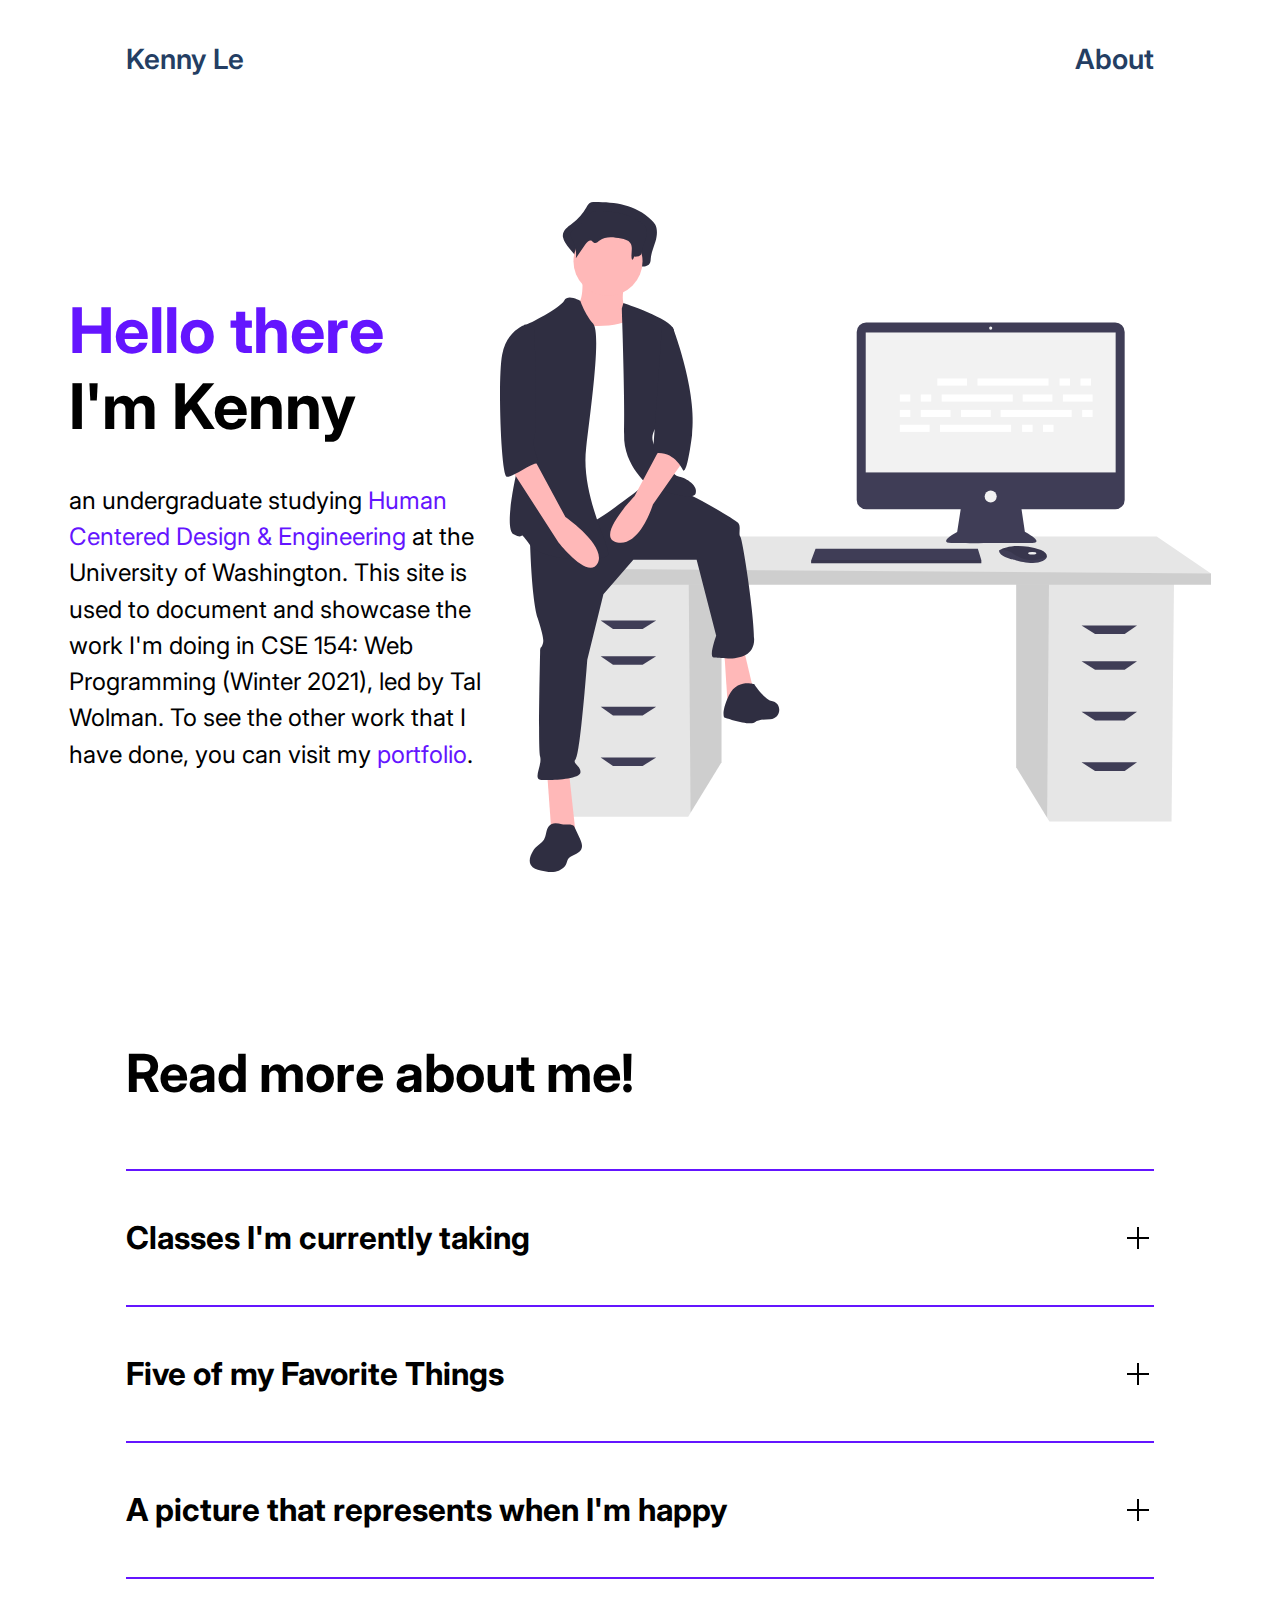
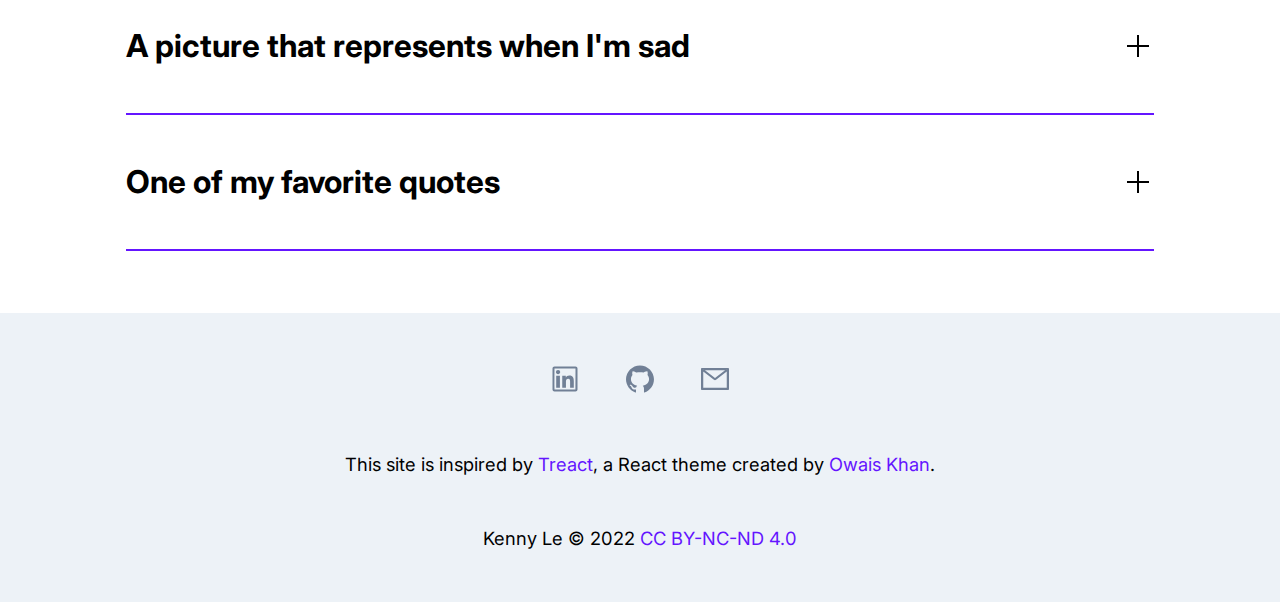
==== src/about.html @ 9e93e446 "Creative Project 1 initial upload" ====
<!DOCTYPE html>
<!--
  ***
  * Kenny "Ackerson" Le
  * CSE 154 AF, Winter 2022
  * TA: Ludvig Liljenberg, Marina Wooden
  * 1/5/22
  * Creative Project #1
  * Description: Page about the designer and some fun facts
  ***
-->
<html lang="en">
  <head>
    <meta charset="utf-8">
    <link rel="stylesheet" href="styles.css">
    <title>Kenny Le | CSE 154</title>
  </head>
  <body>
    <div class="container">
      <header>
        <a href="index.html">Kenny Le</a>
        <a href="about.html">About</a>
      </header>

      <section id="about">
        <div class="horizontal-alignment">
          <div class="vertical-alignment" id="about-text">
            <h1>
              <span class="purple">Hello there</span> <br />I'm Kenny
            </h1>
            <p>
              an undergraduate studying
              <a href="https://www.hcde.washington.edu/">Human Centered Design & Engineering</a>
              at the University of Washington. This site is used to document and showcase the work I'm doing in CSE 154:
              Web Programming (Winter 2021), led by Tal Wolman. To see the other work that I have done, you can visit my
              <a href="https://www.kennyle.com/">portfolio</a>.
            </p>
          </div>
          <!-- Illustration from Treact by Owais Khan: https://owaiskhan.me/post/free-tailwindcss-react-ui-kit -->
          <img src="images/server-illustration.svg" alt="Illustration of man sitting on desk"/>
        </div>
      </section>

      <section>
        <h2>Read more about me!</h2>
        <div id="accordion-layout">
          <div class="accordion-row">
            <div class="accordion-header horizontal-alignment">
              <h3 class="accordion-title">Classes I'm currently taking</h3>
              <!-- Plus Icon from Icons8: https://icons8.com/icon/11153/plus-math -->
              <!-- Substract Icon from Icons8: https://icons8.com/icon/11152/subtract -->
              <img class="accordion-button" id="Button 1" src="images/components/plus.png" alt="Carot icon">
            </div>
            <div class="row-text">
              <ul>
                <li>CSE 154: Web Development</li>
                <li>DXARTS 471: Mechatronic Art, Design, And Fabrication I</li>
                <li>HCDE 322: Organizational Teamwork</li>
                <li>HCDE 492: Capstone Planning</li>
              </ul>
            </div>
          </div>
          <div class="accordion-row">
            <div class="accordion-header horizontal-alignment">
              <h3 class="accordion-title">Five of my Favorite Things</h3>
              <!-- Plus Icon from Icons8: https://icons8.com/icon/11153/plus-math -->
              <!-- Substract Icon from Icons8: https://icons8.com/icon/11152/subtract -->
              <img class="accordion-button" id="Button 2" src="images/components/plus.png" alt="Carot icon">
            </div>
            <div class="row-text">
              <ol>
                <li><strong>Favorite animal: </strong>Dogs, but especially golden retrievers </li>
                <li><strong>Favorite food: </strong>Fried rice</li>
                <li><strong>Favorite TV show: </strong>Supernatural</li>
                <li><strong>Favorite hobby: </strong>Ice Skating</li>
                <li><strong>Favorite drink: </strong>Water <a href="https://www.reddit.com/r/hydrohomies"
                                                              target="_blank" rel="noopener noreferrer">r/hydrohomies</a></li>
              </ol>
            </div>
          </div>
          <div class="accordion-row">
            <div class="accordion-header horizontal-alignment">
              <h3 class="accordion-title">A picture that represents when I'm happy</h3>
              <!-- Plus Icon from Icons8: https://icons8.com/icon/11153/plus-math -->
              <!-- Substract Icon from Icons8: https://icons8.com/icon/11152/subtract -->
              <img class="accordion-button" id="Button 3" src="images/components/plus.png" alt="Carot icon">
            </div>
            <div class="row-text">
              <!-- Photo by Samantha Gehrmann on Stocksy: https://www.stocksy.com/2040426/very-happy-golden-retriever-->
              <img class="dog-image" src="images/happy-dog.jpg" alt="Golden Retriever smiling">
              <p>
                Photo by
                <a href="https://www.stocksy.com/justyoumeandthedogs/showcase?page=1">
                  Samantha Gehrmann
                </a> on
                <a href="https://www.stocksy.com/2040426/very-happy-golden-retriever">
                  Stocksy
                </a>
              </p>
            </div>
          </div>
          <div class="accordion-row">
            <div class="accordion-header horizontal-alignment">
              <h3 class="accordion-title">A picture that represents when I'm sad</h3>
              <!-- Plus Icon from Icons8: https://icons8.com/icon/11153/plus-math -->
              <!-- Substract Icon from Icons8: https://icons8.com/icon/11152/subtract -->
              <img class="accordion-button" id="Button 4" src="images/components/plus.png" alt="Carot icon">
            </div>
            <div class="row-text">
              <!-- Photo by Jakub Dziubak on Unsplash:
              https://unsplash.com/s/photos/golden-retriever?utm_source=unsplash&utm_medium=referral&utm_content=creditCopyText -->
              <img class="dog-image" src="images/sad-dog.jpg" alt="Tired golden retriever">
              <p>
                Photo by
                <a href="https://unsplash.com/@jckbck?utm_source=unsplash&utm_medium=referral&utm_content=creditCopyText">
                  Jakub Dziubak
                </a> on
                <a href="https://unsplash.com/s/photos/golden-retriever?utm_source=unsplash&utm_medium=referral&utm_content=creditCopyText">
                  Unsplash
                </a>
              </p>
            </div>
          </div>
          <div id="last-row" class="accordion-row">
            <div class="accordion-header horizontal-alignment">
              <h3 class="accordion-title">One of my favorite quotes</h3>
              <!-- Plus Icon from Icons8: https://icons8.com/icon/11153/plus-math -->
              <!-- Substract Icon from Icons8: https://icons8.com/icon/11152/subtract -->
              <img class="accordion-button" id="Button 5" src="images/components/plus.png" alt="Carot icon">
            </div>
            <article class="row-text">
              <blockquote>
                <p>
                  "Don't cry because it's over. Smile because it happened."
                </p>

                <p> - Dr. Suess</p>
              </blockquote>
            </article>
          </div>
        </div>
      </section>
    </div>

    <footer class="vertical-alignment">
      <div>
        <a class="footer-icon" href="https://www.linkedin.com/in/kmdle/" target="_blank"
           rel="noopener noreferrer">
          <!-- LinkedIn Icon from Ant Design: https://ant.design/ -->
          <svg viewBox="64 64 896 896" focusable="false" data-icon="linkedin" width="1em" height="1em" fill="currentColor" aria-hidden="true"><path d="M847.7 112H176.3c-35.5 0-64.3 28.8-64.3 64.3v671.4c0 35.5 28.8 64.3 64.3 64.3h671.4c35.5 0 64.3-28.8 64.3-64.3V176.3c0-35.5-28.8-64.3-64.3-64.3zm0 736c-447.8-.1-671.7-.2-671.7-.3.1-447.8.2-671.7.3-671.7 447.8.1 671.7.2 671.7.3-.1 447.8-.2 671.7-.3 671.7zM230.6 411.9h118.7v381.8H230.6zm59.4-52.2c37.9 0 68.8-30.8 68.8-68.8a68.8 68.8 0 10-137.6 0c-.1 38 30.7 68.8 68.8 68.8zm252.3 245.1c0-49.8 9.5-98 71.2-98 60.8 0 61.7 56.9 61.7 101.2v185.7h118.6V584.3c0-102.8-22.2-181.9-142.3-181.9-57.7 0-96.4 31.7-112.3 61.7h-1.6v-52.2H423.7v381.8h118.6V604.8z"></path></svg>
        </a>
        <a class="footer-icon" href="https://github.com/krocketeer" target="_blank"
           rel="noopener noreferrer">
          <!-- GitHub Icon from Ant Design: https://ant.design/ -->
          <svg viewBox="64 64 896 896" focusable="false" data-icon="github" width="1em" height="1em" fill="currentColor" aria-hidden="true"><path d="M511.6 76.3C264.3 76.2 64 276.4 64 523.5 64 718.9 189.3 885 363.8 946c23.5 5.9 19.9-10.8 19.9-22.2v-77.5c-135.7 15.9-141.2-73.9-150.3-88.9C215 726 171.5 718 184.5 703c30.9-15.9 62.4 4 98.9 57.9 26.4 39.1 77.9 32.5 104 26 5.7-23.5 17.9-44.5 34.7-60.8-140.6-25.2-199.2-111-199.2-213 0-49.5 16.3-95 48.3-131.7-20.4-60.5 1.9-112.3 4.9-120 58.1-5.2 118.5 41.6 123.2 45.3 33-8.9 70.7-13.6 112.9-13.6 42.4 0 80.2 4.9 113.5 13.9 11.3-8.6 67.3-48.8 121.3-43.9 2.9 7.7 24.7 58.3 5.5 118 32.4 36.8 48.9 82.7 48.9 132.3 0 102.2-59 188.1-200 212.9a127.5 127.5 0 0138.1 91v112.5c.8 9 0 17.9 15 17.9 177.1-59.7 304.6-227 304.6-424.1 0-247.2-200.4-447.3-447.5-447.3z"></path></svg>
        </a>
        <a class="footer-icon" href="mailto:kmdle@uw.edu" target="_blank" rel="noopener noreferrer">
          <!-- Email Icon from Ant Design: https://ant.design/ -->
          <svg viewBox="64 64 896 896" focusable="false" data-icon="mail" width="1em" height="1em" fill="currentColor" aria-hidden="true"><path d="M928 160H96c-17.7 0-32 14.3-32 32v640c0 17.7 14.3 32 32 32h832c17.7 0 32-14.3 32-32V192c0-17.7-14.3-32-32-32zm-40 110.8V792H136V270.8l-27.6-21.5 39.3-50.5 42.8 33.3h643.1l42.8-33.3 39.3 50.5-27.7 21.5zM833.6 232L512 482 190.4 232l-42.8-33.3-39.3 50.5 27.6 21.5 341.6 265.6a55.99 55.99 0 0068.7 0L888 270.8l27.6-21.5-39.3-50.5-42.7 33.2z"></path></svg>
        </a>
      </div>
      <p>
        This site is inspired by
        <a href="https://treact.owaiskhan.me/" target="_blank" rel="noopener noreferrer">Treact</a>,
        a React theme created by
        <a href="https://owaiskhan.me/" target="_blank" rel="noopener noreferrer">Owais Khan</a>.
      </p>
      <p>
        Kenny Le &copy; 2022 <a href="https://creativecommons.org/licenses/by-nc-nd/4.0/"
                                target="_blank" rel="noopener noreferrer">CC BY-NC-ND 4.0</a>
      </p>
    </footer>
  </body>
  <script src="js/About.js"></script>
</html>
---- src/styles.css ----
/*
 * Kenny "Ackerson" Le
 * CSE 154 AF, Winter 2022
 * TA: Ludvig Liljenberg, Marina Wooden
 * 1/5/22
 * Creative Project #1
 * Description: Global stylesheet for website
 */

@import url("https://fonts.googleapis.com/css2?family=Inter:wght@400;500;600;700;900&display=swap");

html, body {
  /*height: 100%;*/
  /*width: 100%;*/
  margin: 0;
  font-size: 18px;
}

body {
  font-family: "Inter", "Helvetica", sans-serif;
}

h1 {
  font-size: 3rem;
  margin: 15px 0;
}

h2 {
  font-size: 2.5rem;
}

h3 {
  font-size: 1.5rem;
}

a, .purple, header a:hover, .footer-icon:hover {
  color: rgb(100, 21, 255)
}

a {
  text-decoration: none;
}

header, .vertical-alignment, .horizontal-alignment {
  display: flex;
}

header, .horizontal-alignment {
  flex-flow: row nowrap;
}

.vertical-alignment {
  flex-flow: column nowrap;
}

.vertical-alignment, .horizontal-alignment {
  justify-content: center;
}

header, #banner, .accordion-header  {
  justify-content: space-between;
}

header a, .footer-icon {
  font-size: 28px;
}

header a {
  color: rgb(36, 62, 99);
  font-weight: 600;
}

header a:nth-child(2):hover {
  text-decoration: underline;
  text-underline-offset: 10px;
}

footer {
  background-color: rgb(237, 242, 247);
  padding: 2.5rem 0;
}

footer p {
  font-size: 0.875rem;
  margin-top: 2.5rem;
  margin-bottom: 0;
}

/* https://stackoverflow.com/questions/18672625/how-to-select-first-2-li-elements-using-css/22212585 */
footer div a:nth-child(-n + 2) {
  margin: 0 40px 0 0;
}

footer, .horizontal-alignment {
  align-items: center;
}

.footer-icon {
  color: rgb(113,128,150);
}

#about, #banner {
  padding: 6rem 0;
}

#about-text, .accordion-title {
  text-align: left;
}

#about-text {
  width: 42%;
  min-width: 42%;
}

#about-text p {
  font-size: 1.15rem;
  line-height: 1.5;
}

#about img {
  max-width: 48rem;
  width: 100%;
}

#banner img {
  height: 20rem;
  width: 20rem;
}

#banner h1 {
  margin: 0
}

.dog-image {
  width: 15rem;
  height: auto;
}

#accordion-layout {
  padding: 20px 0;
}

.accordion-header {
  border-top: 2px solid rgb(100, 21, 255);
}

.accordion-header, .accordion-title {
  cursor: pointer;
}

.accordion-title {
  padding: 16px 0;
  border: none;
  outline: none;
}

.accordion-button {
  transition: 0.2s ease-out;
}

.row-text {
  max-height: 0;
  transition: max-height 0.2s ease-out;
  overflow: hidden;
  padding: 0 0;
}

.row-text.active {
  margin-top: 0;
  margin-bottom: 16px;
}

#last-row {
  border-bottom: 2px solid rgb(100, 21, 255);
}


/* DESKTOP & TABLET */
@media (min-width: 768px) {
  html, body {
    font-size: 21px;
  }

  .container {
    padding: 2rem 6rem;
    /*overflow: hidden;*/
    max-width: 1280px;
    margin-right: auto;
    margin-left: auto;
    min-height: 72vh;
  }

  .row-text.active {
    margin: 16px 0;
  }
}
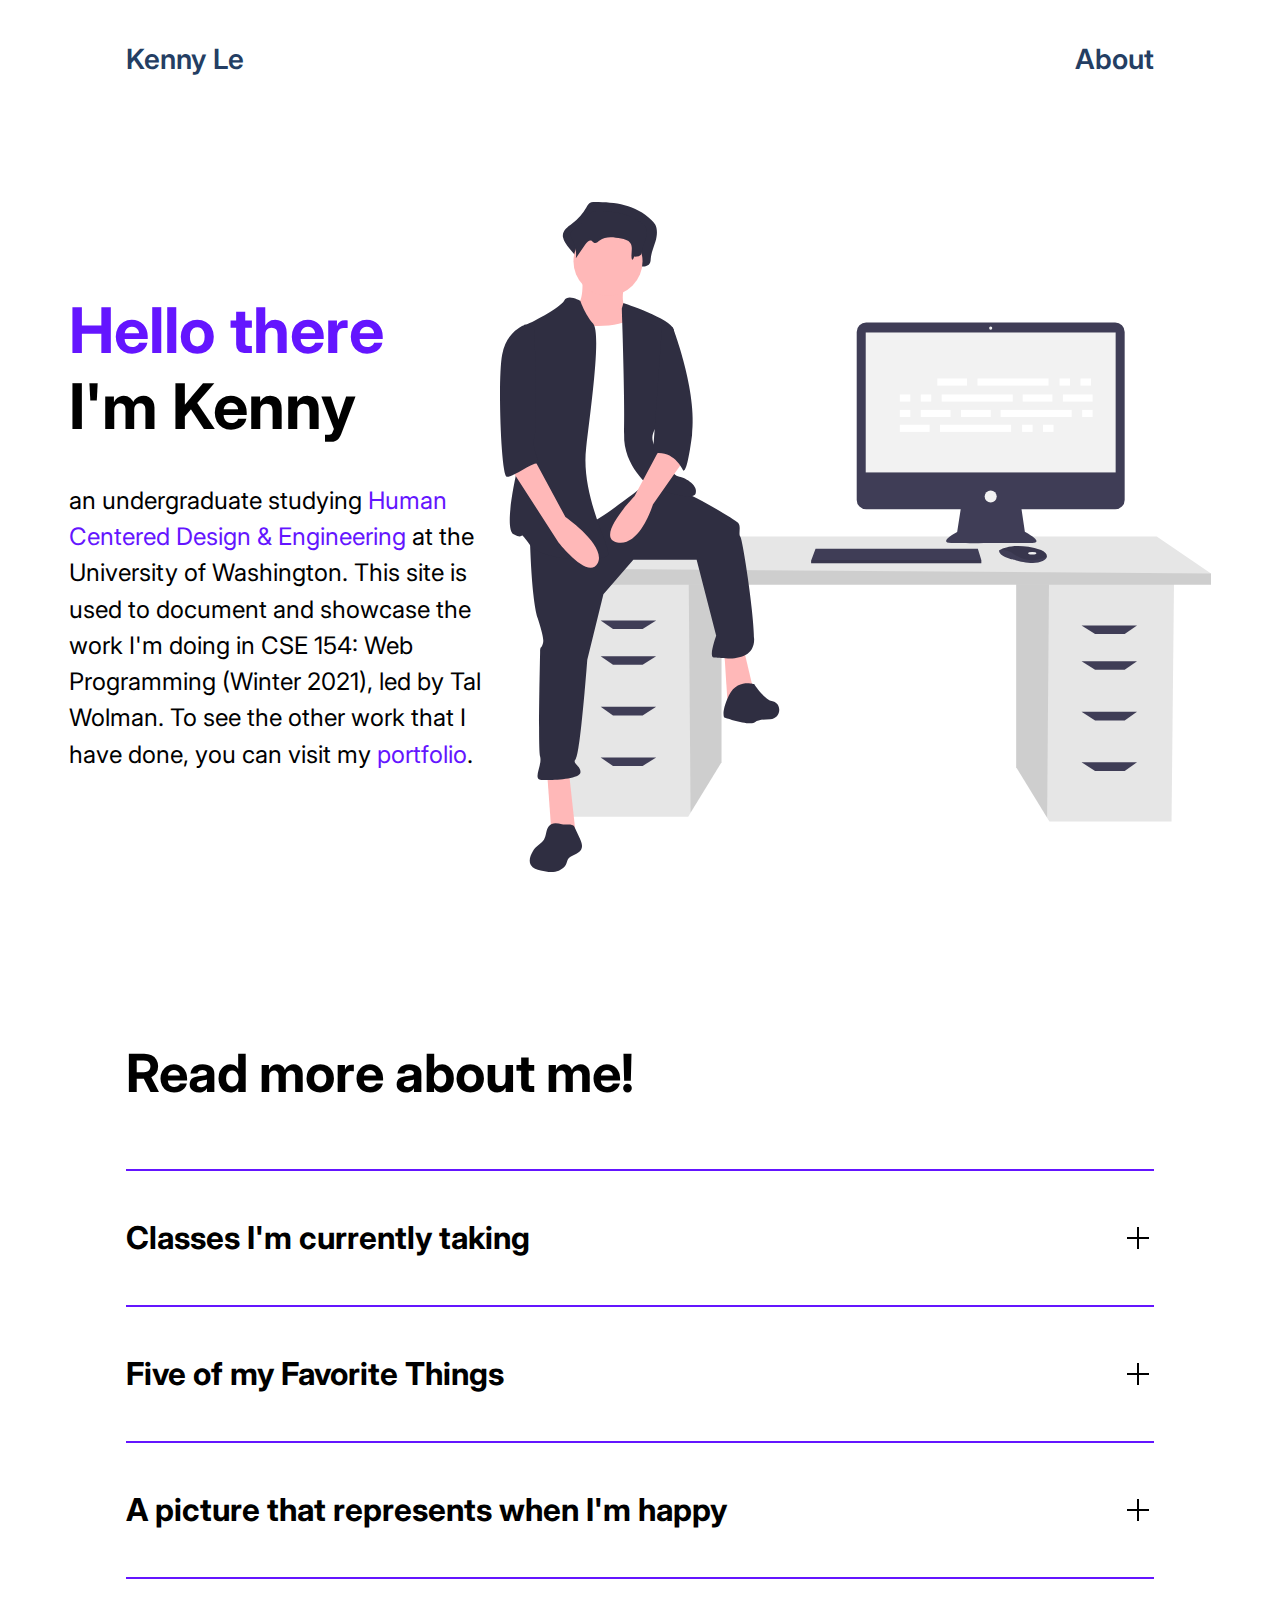
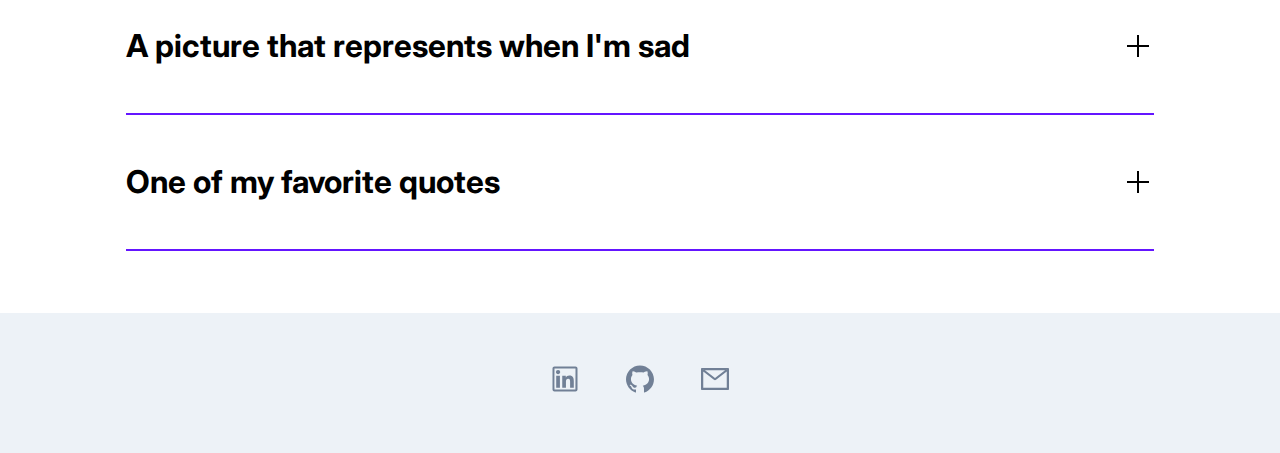
==== commit e29cfe0d: "More linter fixes in HTML" ====
--- a/src/about.html
+++ b/src/about.html
@@ -10,166 +10,188 @@
   ***
 -->
 <html lang="en">
-  <head>
-    <meta charset="utf-8">
-    <link rel="stylesheet" href="styles.css">
-    <title>Kenny Le | CSE 154</title>
-  </head>
-  <body>
-    <div class="container">
-      <header>
-        <a href="index.html">Kenny Le</a>
-        <a href="about.html">About</a>
-      </header>
+<head>
+  <meta charset="utf-8">
+  <link rel="stylesheet" href="styles.css">
+  <title>Kenny Le | CSE 154</title>
+  <script src="js/About.js"></script>
+</head>
+<body>
+<div class="container">
+  <header>
+    <a href="index.html">Kenny Le</a>
+    <a href="about.html">About</a>
+  </header>
 
-      <section id="about">
-        <div class="horizontal-alignment">
-          <div class="vertical-alignment" id="about-text">
-            <h1>
-              <span class="purple">Hello there</span> <br />I'm Kenny
-            </h1>
+  <section id="about">
+    <div class="horizontal-alignment">
+      <div class="vertical-alignment" id="about-text">
+        <h1>
+          <span class="purple">Hello there</span> <br>I'm Kenny
+        </h1>
+        <p>
+          an undergraduate studying
+          <a href="https://www.hcde.washington.edu/">Human Centered Design & Engineering</a>
+          at the University of Washington. This site is used to document and showcase the work I'm
+          doing in CSE 154: Web Programming (Winter 2021), led by Tal Wolman. To see the other
+          work that I have done, you can visit my
+          <a href="https://www.kennyle.com/">portfolio</a>.
+        </p>
+      </div>
+      <!-- Illustration from Treact by Owais Khan:
+      https://owaiskhan.me/post/free-tailwindcss-react-ui-kit -->
+      <img src="images/server-illustration.svg" alt="Illustration of man sitting on desk">
+    </div>
+  </section>
+
+  <section>
+    <h2>Read more about me!</h2>
+    <div id="accordion-layout">
+      <div class="accordion-row">
+        <div class="accordion-header horizontal-alignment">
+          <h3 class="accordion-title">Classes I'm currently taking</h3>
+          <!-- Plus Icon from Icons8: https://icons8.com/icon/11153/plus-math -->
+          <!-- Substract Icon from Icons8: https://icons8.com/icon/11152/subtract -->
+          <img class="accordion-button" src="images/components/plus.png" alt="Carot icon">
+        </div>
+        <div class="row-text">
+          <ul>
+            <li>CSE 154: Web Development</li>
+            <li>DXARTS 471: Mechatronic Art, Design, And Fabrication I</li>
+            <li>HCDE 322: Organizational Teamwork</li>
+            <li>HCDE 492: Capstone Planning</li>
+          </ul>
+        </div>
+      </div>
+      <div class="accordion-row">
+        <div class="accordion-header horizontal-alignment">
+          <h3 class="accordion-title">Five of my Favorite Things</h3>
+          <!-- Plus Icon from Icons8: https://icons8.com/icon/11153/plus-math -->
+          <!-- Substract Icon from Icons8: https://icons8.com/icon/11152/subtract -->
+          <img class="accordion-button" src="images/components/plus.png" alt="Carot icon">
+        </div>
+        <div class="row-text">
+          <ol>
+            <li><strong>Favorite animal: </strong>Dogs, but especially golden retrievers </li>
+            <li><strong>Favorite food: </strong>Fried rice</li>
+            <li><strong>Favorite TV show: </strong>Supernatural</li>
+            <li><strong>Favorite hobby: </strong>Ice Skating</li>
+            <li><strong>Favorite drink: </strong>Water
+              <a href="https://www.reddit.com/r/hydrohomies" target="_blank" rel="noopener noreferrer">
+                r/hydrohomies
+              </a>
+            </li>
+          </ol>
+        </div>
+      </div>
+      <div class="accordion-row">
+        <div class="accordion-header horizontal-alignment">
+          <h3 class="accordion-title">A picture that represents when I'm happy</h3>
+          <!-- Plus Icon from Icons8: https://icons8.com/icon/11153/plus-math -->
+          <!-- Substract Icon from Icons8: https://icons8.com/icon/11152/subtract -->
+          <img class="accordion-button" src="images/components/plus.png" alt="Carot icon">
+        </div>
+        <div class="row-text">
+          <!-- Photo by Samantha Gehrmann on Stocksy:
+          https://www.stocksy.com/2040426/very-happy-golden-retriever -->
+          <img class="dog-image" src="images/happy-dog.jpg" alt="Golden Retriever smiling">
+          <p>
+            Photo by
+            <a href="https://www.stocksy.com/justyoumeandthedogs/showcase?page=1">
+              Samantha Gehrmann
+            </a> on
+            <a href="https://www.stocksy.com/2040426/very-happy-golden-retriever">
+              Stocksy
+            </a>
+          </p>
+        </div>
+      </div>
+      <div class="accordion-row">
+        <div class="accordion-header horizontal-alignment">
+          <h3 class="accordion-title">A picture that represents when I'm sad</h3>
+          <!-- Plus Icon from Icons8: https://icons8.com/icon/11153/plus-math -->
+          <!-- Substract Icon from Icons8: https://icons8.com/icon/11152/subtract -->
+          <img class="accordion-button" src="images/components/plus.png" alt="Carot icon">
+        </div>
+        <div class="row-text">
+          <!-- Photo by Jakub Dziubak on Unsplash: https://unsplash.com/photos/wvXG_7ebZ18 -->
+          <img class="dog-image" src="images/sad-dog.jpg" alt="Tired golden retriever">
+          <p>
+            Photo by
+            <a href="https://unsplash.com/@jckbck">
+              Jakub Dziubak
+            </a> on
+            <a href="https://unsplash.com/s/photos/golden-retriever?utm_source=unsplash&utm_medium=referral&utm_content=creditCopyText">
+              Unsplash
+            </a>
+          </p>
+        </div>
+      </div>
+      <div id="last-row" class="accordion-row">
+        <div class="accordion-header horizontal-alignment">
+          <h3 class="accordion-title">One of my favorite quotes</h3>
+          <!-- Plus Icon from Icons8: https://icons8.com/icon/11153/plus-math -->
+          <!-- Substract Icon from Icons8: https://icons8.com/icon/11152/subtract -->
+          <img class="accordion-button" src="images/components/plus.png" alt="Carot icon">
+        </div>
+        <article class="row-text">
+          <blockquote>
             <p>
-              an undergraduate studying
-              <a href="https://www.hcde.washington.edu/">Human Centered Design & Engineering</a>
-              at the University of Washington. This site is used to document and showcase the work I'm doing in CSE 154:
-              Web Programming (Winter 2021), led by Tal Wolman. To see the other work that I have done, you can visit my
-              <a href="https://www.kennyle.com/">portfolio</a>.
+              "Don't cry because it's over. Smile because it happened."
             </p>
-          </div>
-          <!-- Illustration from Treact by Owais Khan: https://owaiskhan.me/post/free-tailwindcss-react-ui-kit -->
-          <img src="images/server-illustration.svg" alt="Illustration of man sitting on desk"/>
-        </div>
-      </section>
+            <p> - Dr. Suess</p>
+          </blockquote>
+        </article>
+      </div>
+    </div>
+  </section>
+</div>
 
-      <section>
-        <h2>Read more about me!</h2>
-        <div id="accordion-layout">
-          <div class="accordion-row">
-            <div class="accordion-header horizontal-alignment">
-              <h3 class="accordion-title">Classes I'm currently taking</h3>
-              <!-- Plus Icon from Icons8: https://icons8.com/icon/11153/plus-math -->
-              <!-- Substract Icon from Icons8: https://icons8.com/icon/11152/subtract -->
-              <img class="accordion-button" id="Button 1" src="images/components/plus.png" alt="Carot icon">
-            </div>
-            <div class="row-text">
-              <ul>
-                <li>CSE 154: Web Development</li>
-                <li>DXARTS 471: Mechatronic Art, Design, And Fabrication I</li>
-                <li>HCDE 322: Organizational Teamwork</li>
-                <li>HCDE 492: Capstone Planning</li>
-              </ul>
-            </div>
-          </div>
-          <div class="accordion-row">
-            <div class="accordion-header horizontal-alignment">
-              <h3 class="accordion-title">Five of my Favorite Things</h3>
-              <!-- Plus Icon from Icons8: https://icons8.com/icon/11153/plus-math -->
-              <!-- Substract Icon from Icons8: https://icons8.com/icon/11152/subtract -->
-              <img class="accordion-button" id="Button 2" src="images/components/plus.png" alt="Carot icon">
-            </div>
-            <div class="row-text">
-              <ol>
-                <li><strong>Favorite animal: </strong>Dogs, but especially golden retrievers </li>
-                <li><strong>Favorite food: </strong>Fried rice</li>
-                <li><strong>Favorite TV show: </strong>Supernatural</li>
-                <li><strong>Favorite hobby: </strong>Ice Skating</li>
-                <li><strong>Favorite drink: </strong>Water <a href="https://www.reddit.com/r/hydrohomies"
-                                                              target="_blank" rel="noopener noreferrer">r/hydrohomies</a></li>
-              </ol>
-            </div>
-          </div>
-          <div class="accordion-row">
-            <div class="accordion-header horizontal-alignment">
-              <h3 class="accordion-title">A picture that represents when I'm happy</h3>
-              <!-- Plus Icon from Icons8: https://icons8.com/icon/11153/plus-math -->
-              <!-- Substract Icon from Icons8: https://icons8.com/icon/11152/subtract -->
-              <img class="accordion-button" id="Button 3" src="images/components/plus.png" alt="Carot icon">
-            </div>
-            <div class="row-text">
-              <!-- Photo by Samantha Gehrmann on Stocksy: https://www.stocksy.com/2040426/very-happy-golden-retriever-->
-              <img class="dog-image" src="images/happy-dog.jpg" alt="Golden Retriever smiling">
-              <p>
-                Photo by
-                <a href="https://www.stocksy.com/justyoumeandthedogs/showcase?page=1">
-                  Samantha Gehrmann
-                </a> on
-                <a href="https://www.stocksy.com/2040426/very-happy-golden-retriever">
-                  Stocksy
-                </a>
-              </p>
-            </div>
-          </div>
-          <div class="accordion-row">
-            <div class="accordion-header horizontal-alignment">
-              <h3 class="accordion-title">A picture that represents when I'm sad</h3>
-              <!-- Plus Icon from Icons8: https://icons8.com/icon/11153/plus-math -->
-              <!-- Substract Icon from Icons8: https://icons8.com/icon/11152/subtract -->
-              <img class="accordion-button" id="Button 4" src="images/components/plus.png" alt="Carot icon">
-            </div>
-            <div class="row-text">
-              <!-- Photo by Jakub Dziubak on Unsplash:
-              https://unsplash.com/s/photos/golden-retriever?utm_source=unsplash&utm_medium=referral&utm_content=creditCopyText -->
-              <img class="dog-image" src="images/sad-dog.jpg" alt="Tired golden retriever">
-              <p>
-                Photo by
-                <a href="https://unsplash.com/@jckbck?utm_source=unsplash&utm_medium=referral&utm_content=creditCopyText">
-                  Jakub Dziubak
-                </a> on
-                <a href="https://unsplash.com/s/photos/golden-retriever?utm_source=unsplash&utm_medium=referral&utm_content=creditCopyText">
-                  Unsplash
-                </a>
-              </p>
-            </div>
-          </div>
-          <div id="last-row" class="accordion-row">
-            <div class="accordion-header horizontal-alignment">
-              <h3 class="accordion-title">One of my favorite quotes</h3>
-              <!-- Plus Icon from Icons8: https://icons8.com/icon/11153/plus-math -->
-              <!-- Substract Icon from Icons8: https://icons8.com/icon/11152/subtract -->
-              <img class="accordion-button" id="Button 5" src="images/components/plus.png" alt="Carot icon">
-            </div>
-            <article class="row-text">
-              <blockquote>
-                <p>
-                  "Don't cry because it's over. Smile because it happened."
-                </p>
-
-                <p> - Dr. Suess</p>
-              </blockquote>
-            </article>
-          </div>
-        </div>
-      </section>
-    </div>
-
-    <footer class="vertical-alignment">
-      <div>
-        <a class="footer-icon" href="https://www.linkedin.com/in/kmdle/" target="_blank"
-           rel="noopener noreferrer">
-          <!-- LinkedIn Icon from Ant Design: https://ant.design/ -->
-          <svg viewBox="64 64 896 896" focusable="false" data-icon="linkedin" width="1em" height="1em" fill="currentColor" aria-hidden="true"><path d="M847.7 112H176.3c-35.5 0-64.3 28.8-64.3 64.3v671.4c0 35.5 28.8 64.3 64.3 64.3h671.4c35.5 0 64.3-28.8 64.3-64.3V176.3c0-35.5-28.8-64.3-64.3-64.3zm0 736c-447.8-.1-671.7-.2-671.7-.3.1-447.8.2-671.7.3-671.7 447.8.1 671.7.2 671.7.3-.1 447.8-.2 671.7-.3 671.7zM230.6 411.9h118.7v381.8H230.6zm59.4-52.2c37.9 0 68.8-30.8 68.8-68.8a68.8 68.8 0 10-137.6 0c-.1 38 30.7 68.8 68.8 68.8zm252.3 245.1c0-49.8 9.5-98 71.2-98 60.8 0 61.7 56.9 61.7 101.2v185.7h118.6V584.3c0-102.8-22.2-181.9-142.3-181.9-57.7 0-96.4 31.7-112.3 61.7h-1.6v-52.2H423.7v381.8h118.6V604.8z"></path></svg>
-        </a>
-        <a class="footer-icon" href="https://github.com/krocketeer" target="_blank"
-           rel="noopener noreferrer">
-          <!-- GitHub Icon from Ant Design: https://ant.design/ -->
-          <svg viewBox="64 64 896 896" focusable="false" data-icon="github" width="1em" height="1em" fill="currentColor" aria-hidden="true"><path d="M511.6 76.3C264.3 76.2 64 276.4 64 523.5 64 718.9 189.3 885 363.8 946c23.5 5.9 19.9-10.8 19.9-22.2v-77.5c-135.7 15.9-141.2-73.9-150.3-88.9C215 726 171.5 718 184.5 703c30.9-15.9 62.4 4 98.9 57.9 26.4 39.1 77.9 32.5 104 26 5.7-23.5 17.9-44.5 34.7-60.8-140.6-25.2-199.2-111-199.2-213 0-49.5 16.3-95 48.3-131.7-20.4-60.5 1.9-112.3 4.9-120 58.1-5.2 118.5 41.6 123.2 45.3 33-8.9 70.7-13.6 112.9-13.6 42.4 0 80.2 4.9 113.5 13.9 11.3-8.6 67.3-48.8 121.3-43.9 2.9 7.7 24.7 58.3 5.5 118 32.4 36.8 48.9 82.7 48.9 132.3 0 102.2-59 188.1-200 212.9a127.5 127.5 0 0138.1 91v112.5c.8 9 0 17.9 15 17.9 177.1-59.7 304.6-227 304.6-424.1 0-247.2-200.4-447.3-447.5-447.3z"></path></svg>
-        </a>
-        <a class="footer-icon" href="mailto:kmdle@uw.edu" target="_blank" rel="noopener noreferrer">
-          <!-- Email Icon from Ant Design: https://ant.design/ -->
-          <svg viewBox="64 64 896 896" focusable="false" data-icon="mail" width="1em" height="1em" fill="currentColor" aria-hidden="true"><path d="M928 160H96c-17.7 0-32 14.3-32 32v640c0 17.7 14.3 32 32 32h832c17.7 0 32-14.3 32-32V192c0-17.7-14.3-32-32-32zm-40 110.8V792H136V270.8l-27.6-21.5 39.3-50.5 42.8 33.3h643.1l42.8-33.3 39.3 50.5-27.7 21.5zM833.6 232L512 482 190.4 232l-42.8-33.3-39.3 50.5 27.6 21.5 341.6 265.6a55.99 55.99 0 0068.7 0L888 270.8l27.6-21.5-39.3-50.5-42.7 33.2z"></path></svg>
-        </a>
-      </div>
-      <p>
-        This site is inspired by
-        <a href="https://treact.owaiskhan.me/" target="_blank" rel="noopener noreferrer">Treact</a>,
-        a React theme created by
-        <a href="https://owaiskhan.me/" target="_blank" rel="noopener noreferrer">Owais Khan</a>.
-      </p>
-      <p>
-        Kenny Le &copy; 2022 <a href="https://creativecommons.org/licenses/by-nc-nd/4.0/"
-                                target="_blank" rel="noopener noreferrer">CC BY-NC-ND 4.0</a>
-      </p>
-    </footer>
-  </body>
-  <script src="js/About.js"></script>
+<footer class="vertical-alignment">
+  <div>
+    <a class="footer-icon" href="https://www.linkedin.com/in/kmdle/"
+       target="_blank" rel="noopener noreferrer">
+      <!-- LinkedIn Icon from Ant Design: https://ant.design/ -->
+      <svg viewBox="64 64 896 896" focusable="false" data-icon="linkedin"
+         fill="currentColor" aria-hidden="true">
+        <path d="M847.7 112H176.3c-35.5 0-64.3 28.8-64.3 64.3v671.4c0 35.5 28.8 64.3
+          64.3 64.3h671.4c35.5 0 64.3-28.8 64.3-64.3V176.3c0-35.5-28.8-64.3-64.3-64.3zm0
+          736c-447.8-.1-671.7-.2-671.7-.3.1-447.8.2-671.7.3-671.7 447.8.1 671.7.2
+          671.7.3-.1 447.8-.2 671.7-.3 671.7zM230.6 411.9h118.7v381.8H230.6zm59.4-52.2c37.9
+          0 68.8-30.8 68.8-68.8a68.8 68.8 0 10-137.6 0c-.1 38 30.7 68.8 68.8 68.8zm252.3
+          245.1c0-49.8 9.5-98 71.2-98 60.8 0 61.7 56.9 61.7
+          101.2v185.7h118.6V584.3c0-102.8-22.2-181.9-142.3-181.9-57.7 0-96.4 31.7-112.3
+          61.7h-1.6v-52.2H423.7v381.8h118.6V604.8z"></path>
+      </svg>
+    </a>
+    <a class="footer-icon" href="https://github.com/krocketeer" target="_blank"
+       rel="noopener noreferrer">
+      <!-- GitHub Icon from Ant Design: https://ant.design/ -->
+      <svg viewBox="64 64 896 896" focusable="false" data-icon="github"
+         fill="currentColor" aria-hidden="true">
+        <path d="M511.6 76.3C264.3 76.2 64 276.4 64 523.5 64 718.9 189.3 885 363.8
+          946c23.5 5.9 19.9-10.8 19.9-22.2v-77.5c-135.7 15.9-141.2-73.9-150.3-88.9C215
+          726 171.5 718 184.5 703c30.9-15.9 62.4 4 98.9 57.9 26.4 39.1 77.9 32.5 104
+          26 5.7-23.5 17.9-44.5 34.7-60.8-140.6-25.2-199.2-111-199.2-213 0-49.5 16.3-95
+          48.3-131.7-20.4-60.5 1.9-112.3 4.9-120 58.1-5.2 118.5 41.6 123.2 45.3 33-8.9
+          70.7-13.6 112.9-13.6 42.4 0 80.2 4.9 113.5 13.9 11.3-8.6 67.3-48.8 121.3-43.9
+          2.9 7.7 24.7 58.3 5.5 118 32.4 36.8 48.9 82.7 48.9 132.3 0 102.2-59 188.1-200
+          212.9a127.5 127.5 0 0138.1 91v112.5c.8 9 0 17.9 15 17.9 177.1-59.7 304.6-227
+          304.6-424.1 0-247.2-200.4-447.3-447.5-447.3z"></path>
+      </svg>
+    </a>
+    <a class="footer-icon" href="mailto:kmdle@uw.edu" target="_blank" rel="noopener noreferrer">
+      <!-- Email Icon from Ant Design: https://ant.design/ -->
+      <svg viewBox="64 64 896 896" focusable="false" data-icon="mail"
+         fill="currentColor" aria-hidden="true">
+        <path d="M928 160H96c-17.7 0-32 14.3-32 32v640c0 17.7 14.3 32 32 32h832c17.7 0
+          32-14.3 32-32V192c0-17.7-14.3-32-32-32zm-40 110.8V792H136V270.8l-27.6-21.5
+          39.3-50.5 42.8 33.3h643.1l42.8-33.3 39.3 50.5-27.7 21.5zM833.6 232L512 482
+          190.4 232l-42.8-33.3-39.3 50.5 27.6 21.5 341.6 265.6a55.99 55.99 0 0068.7 0L888
+          270.8l27.6-21.5-39.3-50.5-42.7 33.2z"></path>
+      </svg>
+    </a>
+  </div>
+</footer>
+</body>
 </html>--- a/src/styles.css
+++ b/src/styles.css
@@ -10,10 +10,11 @@
 @import url("https://fonts.googleapis.com/css2?family=Inter:wght@400;500;600;700;900&display=swap");
 
 html, body {
-  /*height: 100%;*/
-  /*width: 100%;*/
+  font-size: 18px;
+}
+
+html, body, #banner h1 {
   margin: 0;
-  font-size: 18px;
 }
 
 body {
@@ -34,7 +35,7 @@
 }
 
 a, .purple, header a:hover, .footer-icon:hover {
-  color: rgb(100, 21, 255)
+  color: rgb(100, 21, 255);
 }
 
 a {
@@ -57,7 +58,7 @@
   justify-content: center;
 }
 
-header, #banner, .accordion-header  {
+header, #banner, .accordion-header {
   justify-content: space-between;
 }
 
@@ -86,7 +87,6 @@
   margin-bottom: 0;
 }
 
-/* https://stackoverflow.com/questions/18672625/how-to-select-first-2-li-elements-using-css/22212585 */
 footer div a:nth-child(-n + 2) {
   margin: 0 40px 0 0;
 }
@@ -96,7 +96,12 @@
 }
 
 .footer-icon {
-  color: rgb(113,128,150);
+  color: rgb(113, 128, 150);
+}
+
+.footer-icon svg {
+  width: 1em;
+  height: 1em;
 }
 
 #about, #banner {
@@ -125,10 +130,6 @@
 #banner img {
   height: 20rem;
   width: 20rem;
-}
-
-#banner h1 {
-  margin: 0
 }
 
 .dog-image {
@@ -174,8 +175,8 @@
   border-bottom: 2px solid rgb(100, 21, 255);
 }
 
+/* DESKTOP & TABLET */
 
-/* DESKTOP & TABLET */
 @media (min-width: 768px) {
   html, body {
     font-size: 21px;
@@ -183,7 +184,7 @@
 
   .container {
     padding: 2rem 6rem;
-    /*overflow: hidden;*/
+    /* overflow: hidden; */
     max-width: 1280px;
     margin-right: auto;
     margin-left: auto;
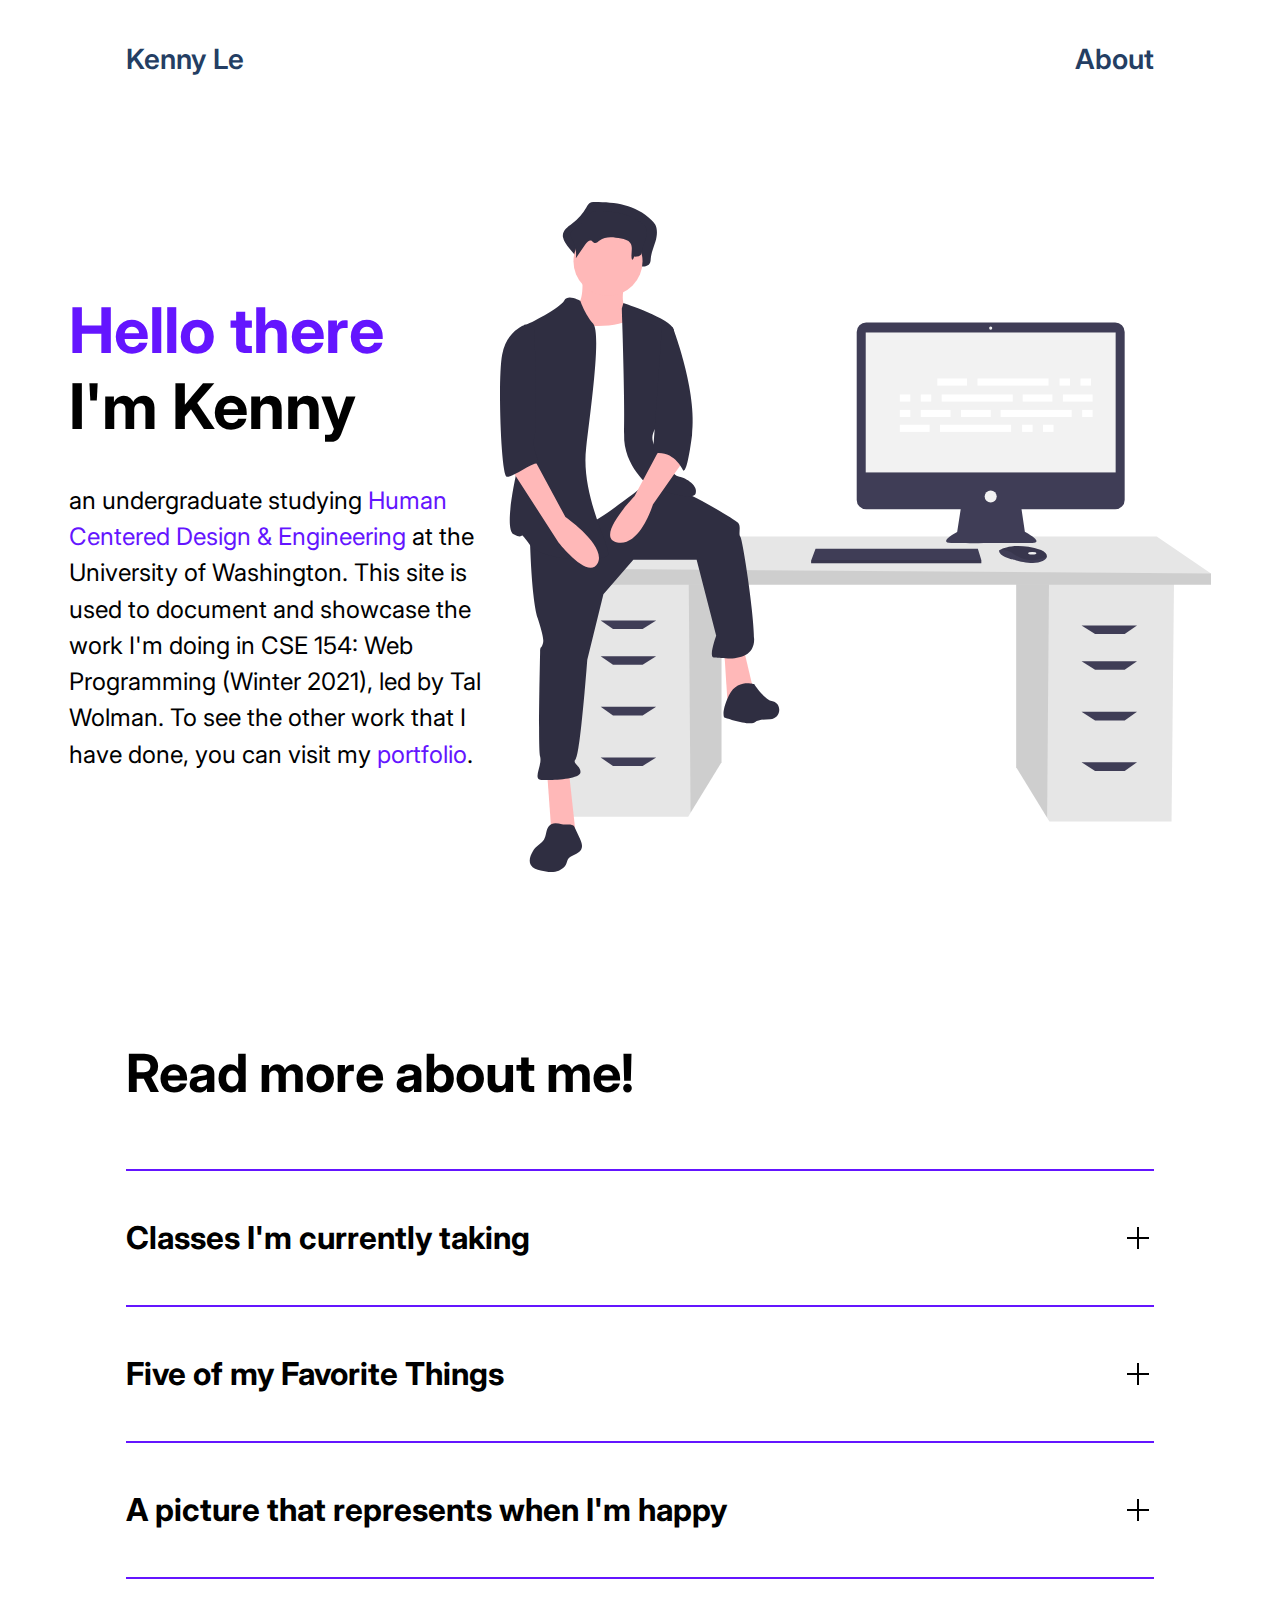
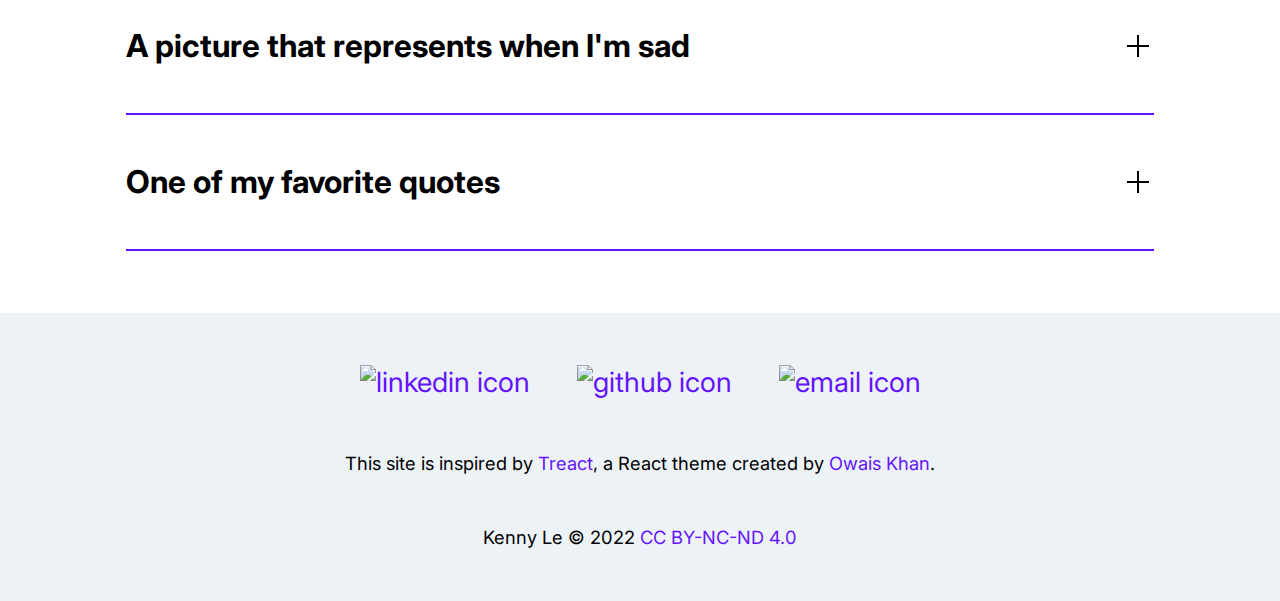
==== commit d654fd5e: "Replaced inline SVGs with SVG files because the linter hates viewBox" ====
--- a/src/about.html
+++ b/src/about.html
@@ -17,181 +17,164 @@
   <script src="js/About.js"></script>
 </head>
 <body>
-<div class="container">
-  <header>
-    <a href="index.html">Kenny Le</a>
-    <a href="about.html">About</a>
-  </header>
+  <div class="container">
+    <header>
+      <a href="index.html">Kenny Le</a>
+      <a href="about.html">About</a>
+    </header>
 
-  <section id="about">
-    <div class="horizontal-alignment">
-      <div class="vertical-alignment" id="about-text">
-        <h1>
-          <span class="purple">Hello there</span> <br>I'm Kenny
-        </h1>
-        <p>
-          an undergraduate studying
-          <a href="https://www.hcde.washington.edu/">Human Centered Design & Engineering</a>
-          at the University of Washington. This site is used to document and showcase the work I'm
-          doing in CSE 154: Web Programming (Winter 2021), led by Tal Wolman. To see the other
-          work that I have done, you can visit my
-          <a href="https://www.kennyle.com/">portfolio</a>.
-        </p>
+    <section id="about">
+      <div class="horizontal-alignment">
+        <div class="vertical-alignment" id="about-text">
+          <h1>
+            <span class="purple">Hello there</span> <br>I'm Kenny
+          </h1>
+          <p>
+            an undergraduate studying
+            <a href="https://www.hcde.washington.edu/">Human Centered Design &amp; Engineering</a>
+            at the University of Washington. This site is used to document and showcase the work I'm
+            doing in CSE 154: Web Programming (Winter 2021), led by Tal Wolman. To see the other
+            work that I have done, you can visit my
+            <a href="https://www.kennyle.com/">portfolio</a>.
+          </p>
+        </div>
+        <!-- Illustration from Treact by Owais Khan:
+        https://owaiskhan.me/post/free-tailwindcss-react-ui-kit -->
+        <img src="images/server-illustration.svg" alt="Illustration of man sitting on desk">
       </div>
-      <!-- Illustration from Treact by Owais Khan:
-      https://owaiskhan.me/post/free-tailwindcss-react-ui-kit -->
-      <img src="images/server-illustration.svg" alt="Illustration of man sitting on desk">
-    </div>
-  </section>
+    </section>
 
-  <section>
-    <h2>Read more about me!</h2>
-    <div id="accordion-layout">
-      <div class="accordion-row">
-        <div class="accordion-header horizontal-alignment">
-          <h3 class="accordion-title">Classes I'm currently taking</h3>
-          <!-- Plus Icon from Icons8: https://icons8.com/icon/11153/plus-math -->
-          <!-- Substract Icon from Icons8: https://icons8.com/icon/11152/subtract -->
-          <img class="accordion-button" src="images/components/plus.png" alt="Carot icon">
+    <section>
+      <h2>Read more about me!</h2>
+      <div id="accordion-layout">
+        <div class="accordion-row">
+          <div class="accordion-header horizontal-alignment">
+            <h3 class="accordion-title">Classes I'm currently taking</h3>
+            <!-- Plus Icon from Icons8: https://icons8.com/icon/11153/plus-math -->
+            <!-- Substract Icon from Icons8: https://icons8.com/icon/11152/subtract -->
+            <img class="accordion-button" src="images/components/plus.png" alt="Carot icon">
+          </div>
+          <div class="row-text">
+            <ul>
+              <li>CSE 154: Web Development</li>
+              <li>DXARTS 471: Mechatronic Art, Design, And Fabrication I</li>
+              <li>HCDE 322: Organizational Teamwork</li>
+              <li>HCDE 492: Capstone Planning</li>
+            </ul>
+          </div>
         </div>
-        <div class="row-text">
-          <ul>
-            <li>CSE 154: Web Development</li>
-            <li>DXARTS 471: Mechatronic Art, Design, And Fabrication I</li>
-            <li>HCDE 322: Organizational Teamwork</li>
-            <li>HCDE 492: Capstone Planning</li>
-          </ul>
+        <div class="accordion-row">
+          <div class="accordion-header horizontal-alignment">
+            <h3 class="accordion-title">Five of my Favorite Things</h3>
+            <!-- Plus Icon from Icons8: https://icons8.com/icon/11153/plus-math -->
+            <!-- Substract Icon from Icons8: https://icons8.com/icon/11152/subtract -->
+            <img class="accordion-button" src="images/components/plus.png" alt="Carot icon">
+          </div>
+          <div class="row-text">
+            <ol>
+              <li><strong>Favorite animal: </strong>Dogs, but especially golden retrievers </li>
+              <li><strong>Favorite food: </strong>Fried rice</li>
+              <li><strong>Favorite TV show: </strong>Supernatural</li>
+              <li><strong>Favorite hobby: </strong>Ice Skating</li>
+              <li><strong>Favorite drink: </strong>Water
+                <a href="https://www.reddit.com/r/hydrohomies" target="_blank" rel="noopener noreferrer">
+                  r/hydrohomies
+                </a>
+              </li>
+            </ol>
+          </div>
+        </div>
+        <div class="accordion-row">
+          <div class="accordion-header horizontal-alignment">
+            <h3 class="accordion-title">A picture that represents when I'm happy</h3>
+            <!-- Plus Icon from Icons8: https://icons8.com/icon/11153/plus-math -->
+            <!-- Substract Icon from Icons8: https://icons8.com/icon/11152/subtract -->
+            <img class="accordion-button" src="images/components/plus.png" alt="Carot icon">
+          </div>
+          <div class="row-text">
+            <!-- Photo by Samantha Gehrmann on Stocksy:
+            https://www.stocksy.com/2040426/very-happy-golden-retriever -->
+            <img class="dog-image" src="images/happy-dog.jpg" alt="Golden Retriever smiling">
+            <p>
+              Photo by
+              <a href="https://www.stocksy.com/justyoumeandthedogs/showcase?page=1">
+                Samantha Gehrmann
+              </a> on
+              <a href="https://www.stocksy.com/2040426/very-happy-golden-retriever">
+                Stocksy
+              </a>
+            </p>
+          </div>
+        </div>
+        <div class="accordion-row">
+          <div class="accordion-header horizontal-alignment">
+            <h3 class="accordion-title">A picture that represents when I'm sad</h3>
+            <!-- Plus Icon from Icons8: https://icons8.com/icon/11153/plus-math -->
+            <!-- Substract Icon from Icons8: https://icons8.com/icon/11152/subtract -->
+            <img class="accordion-button" src="images/components/plus.png" alt="Carot icon">
+          </div>
+          <div class="row-text">
+            <!-- Photo by Jakub Dziubak on Unsplash: https://unsplash.com/photos/wvXG_7ebZ18 -->
+            <img class="dog-image" src="images/sad-dog.jpg" alt="Tired golden retriever">
+            <p>
+              Photo by
+              <a href="https://unsplash.com/@jckbck">
+                Jakub Dziubak
+              </a> on
+              <a href="https://unsplash.com/photos/wvXG_7ebZ18">
+                Unsplash
+              </a>
+            </p>
+          </div>
+        </div>
+        <div id="last-row" class="accordion-row">
+          <div class="accordion-header horizontal-alignment">
+            <h3 class="accordion-title">One of my favorite quotes</h3>
+            <!-- Plus Icon from Icons8: https://icons8.com/icon/11153/plus-math -->
+            <!-- Substract Icon from Icons8: https://icons8.com/icon/11152/subtract -->
+            <img class="accordion-button" src="images/components/plus.png" alt="Carot icon">
+          </div>
+          <article class="row-text">
+            <blockquote>
+              <p>
+                "Don't cry because it's over. Smile because it happened."
+              </p>
+              <p> - Dr. Suess</p>
+            </blockquote>
+          </article>
         </div>
       </div>
-      <div class="accordion-row">
-        <div class="accordion-header horizontal-alignment">
-          <h3 class="accordion-title">Five of my Favorite Things</h3>
-          <!-- Plus Icon from Icons8: https://icons8.com/icon/11153/plus-math -->
-          <!-- Substract Icon from Icons8: https://icons8.com/icon/11152/subtract -->
-          <img class="accordion-button" src="images/components/plus.png" alt="Carot icon">
-        </div>
-        <div class="row-text">
-          <ol>
-            <li><strong>Favorite animal: </strong>Dogs, but especially golden retrievers </li>
-            <li><strong>Favorite food: </strong>Fried rice</li>
-            <li><strong>Favorite TV show: </strong>Supernatural</li>
-            <li><strong>Favorite hobby: </strong>Ice Skating</li>
-            <li><strong>Favorite drink: </strong>Water
-              <a href="https://www.reddit.com/r/hydrohomies" target="_blank" rel="noopener noreferrer">
-                r/hydrohomies
-              </a>
-            </li>
-          </ol>
-        </div>
-      </div>
-      <div class="accordion-row">
-        <div class="accordion-header horizontal-alignment">
-          <h3 class="accordion-title">A picture that represents when I'm happy</h3>
-          <!-- Plus Icon from Icons8: https://icons8.com/icon/11153/plus-math -->
-          <!-- Substract Icon from Icons8: https://icons8.com/icon/11152/subtract -->
-          <img class="accordion-button" src="images/components/plus.png" alt="Carot icon">
-        </div>
-        <div class="row-text">
-          <!-- Photo by Samantha Gehrmann on Stocksy:
-          https://www.stocksy.com/2040426/very-happy-golden-retriever -->
-          <img class="dog-image" src="images/happy-dog.jpg" alt="Golden Retriever smiling">
-          <p>
-            Photo by
-            <a href="https://www.stocksy.com/justyoumeandthedogs/showcase?page=1">
-              Samantha Gehrmann
-            </a> on
-            <a href="https://www.stocksy.com/2040426/very-happy-golden-retriever">
-              Stocksy
-            </a>
-          </p>
-        </div>
-      </div>
-      <div class="accordion-row">
-        <div class="accordion-header horizontal-alignment">
-          <h3 class="accordion-title">A picture that represents when I'm sad</h3>
-          <!-- Plus Icon from Icons8: https://icons8.com/icon/11153/plus-math -->
-          <!-- Substract Icon from Icons8: https://icons8.com/icon/11152/subtract -->
-          <img class="accordion-button" src="images/components/plus.png" alt="Carot icon">
-        </div>
-        <div class="row-text">
-          <!-- Photo by Jakub Dziubak on Unsplash: https://unsplash.com/photos/wvXG_7ebZ18 -->
-          <img class="dog-image" src="images/sad-dog.jpg" alt="Tired golden retriever">
-          <p>
-            Photo by
-            <a href="https://unsplash.com/@jckbck">
-              Jakub Dziubak
-            </a> on
-            <a href="https://unsplash.com/s/photos/golden-retriever?utm_source=unsplash&utm_medium=referral&utm_content=creditCopyText">
-              Unsplash
-            </a>
-          </p>
-        </div>
-      </div>
-      <div id="last-row" class="accordion-row">
-        <div class="accordion-header horizontal-alignment">
-          <h3 class="accordion-title">One of my favorite quotes</h3>
-          <!-- Plus Icon from Icons8: https://icons8.com/icon/11153/plus-math -->
-          <!-- Substract Icon from Icons8: https://icons8.com/icon/11152/subtract -->
-          <img class="accordion-button" src="images/components/plus.png" alt="Carot icon">
-        </div>
-        <article class="row-text">
-          <blockquote>
-            <p>
-              "Don't cry because it's over. Smile because it happened."
-            </p>
-            <p> - Dr. Suess</p>
-          </blockquote>
-        </article>
-      </div>
+    </section>
+  </div>
+
+  <footer class="vertical-alignment">
+    <div>
+      <a class="footer-icon" href="https://www.linkedin.com/in/kmdle/"
+        target="_blank" rel="noopener noreferrer">
+        <!-- LinkedIn Icon from Icons8: https://icons8.com/icon/85044/linkedin -->
+        <img src="images/linkedin-icon.svg" alt="linkedin icon">
+      </a>
+      <a class="footer-icon" href="https://github.com/krocketeer" target="_blank"
+        rel="noopener noreferrer">
+        <!-- GitHub Icon from Icons8: https://icons8.com/icon/62856/github -->
+        <img src="images/github-icon.svg" alt="github icon">
+      </a>
+      <a class="footer-icon" href="mailto:kmdle@uw.edu" target="_blank" rel="noopener noreferrer">
+        <!-- Email Icon from the Noun Project: https://thenounproject.com/icon/mail-831665/ -->
+        <img src="images/email-icon.svg" alt="email icon">
+      </a>
     </div>
-  </section>
-</div>
-
-<footer class="vertical-alignment">
-  <div>
-    <a class="footer-icon" href="https://www.linkedin.com/in/kmdle/"
-       target="_blank" rel="noopener noreferrer">
-      <!-- LinkedIn Icon from Ant Design: https://ant.design/ -->
-      <svg viewBox="64 64 896 896" focusable="false" data-icon="linkedin"
-         fill="currentColor" aria-hidden="true">
-        <path d="M847.7 112H176.3c-35.5 0-64.3 28.8-64.3 64.3v671.4c0 35.5 28.8 64.3
-          64.3 64.3h671.4c35.5 0 64.3-28.8 64.3-64.3V176.3c0-35.5-28.8-64.3-64.3-64.3zm0
-          736c-447.8-.1-671.7-.2-671.7-.3.1-447.8.2-671.7.3-671.7 447.8.1 671.7.2
-          671.7.3-.1 447.8-.2 671.7-.3 671.7zM230.6 411.9h118.7v381.8H230.6zm59.4-52.2c37.9
-          0 68.8-30.8 68.8-68.8a68.8 68.8 0 10-137.6 0c-.1 38 30.7 68.8 68.8 68.8zm252.3
-          245.1c0-49.8 9.5-98 71.2-98 60.8 0 61.7 56.9 61.7
-          101.2v185.7h118.6V584.3c0-102.8-22.2-181.9-142.3-181.9-57.7 0-96.4 31.7-112.3
-          61.7h-1.6v-52.2H423.7v381.8h118.6V604.8z"></path>
-      </svg>
-    </a>
-    <a class="footer-icon" href="https://github.com/krocketeer" target="_blank"
-       rel="noopener noreferrer">
-      <!-- GitHub Icon from Ant Design: https://ant.design/ -->
-      <svg viewBox="64 64 896 896" focusable="false" data-icon="github"
-         fill="currentColor" aria-hidden="true">
-        <path d="M511.6 76.3C264.3 76.2 64 276.4 64 523.5 64 718.9 189.3 885 363.8
-          946c23.5 5.9 19.9-10.8 19.9-22.2v-77.5c-135.7 15.9-141.2-73.9-150.3-88.9C215
-          726 171.5 718 184.5 703c30.9-15.9 62.4 4 98.9 57.9 26.4 39.1 77.9 32.5 104
-          26 5.7-23.5 17.9-44.5 34.7-60.8-140.6-25.2-199.2-111-199.2-213 0-49.5 16.3-95
-          48.3-131.7-20.4-60.5 1.9-112.3 4.9-120 58.1-5.2 118.5 41.6 123.2 45.3 33-8.9
-          70.7-13.6 112.9-13.6 42.4 0 80.2 4.9 113.5 13.9 11.3-8.6 67.3-48.8 121.3-43.9
-          2.9 7.7 24.7 58.3 5.5 118 32.4 36.8 48.9 82.7 48.9 132.3 0 102.2-59 188.1-200
-          212.9a127.5 127.5 0 0138.1 91v112.5c.8 9 0 17.9 15 17.9 177.1-59.7 304.6-227
-          304.6-424.1 0-247.2-200.4-447.3-447.5-447.3z"></path>
-      </svg>
-    </a>
-    <a class="footer-icon" href="mailto:kmdle@uw.edu" target="_blank" rel="noopener noreferrer">
-      <!-- Email Icon from Ant Design: https://ant.design/ -->
-      <svg viewBox="64 64 896 896" focusable="false" data-icon="mail"
-         fill="currentColor" aria-hidden="true">
-        <path d="M928 160H96c-17.7 0-32 14.3-32 32v640c0 17.7 14.3 32 32 32h832c17.7 0
-          32-14.3 32-32V192c0-17.7-14.3-32-32-32zm-40 110.8V792H136V270.8l-27.6-21.5
-          39.3-50.5 42.8 33.3h643.1l42.8-33.3 39.3 50.5-27.7 21.5zM833.6 232L512 482
-          190.4 232l-42.8-33.3-39.3 50.5 27.6 21.5 341.6 265.6a55.99 55.99 0 0068.7 0L888
-          270.8l27.6-21.5-39.3-50.5-42.7 33.2z"></path>
-      </svg>
-    </a>
-  </div>
-</footer>
+    <p>
+      This site is inspired by
+      <a href="https://treact.owaiskhan.me/" target="_blank" rel="noopener noreferrer">Treact</a>,
+      a React theme created by
+      <a href="https://owaiskhan.me/" target="_blank" rel="noopener noreferrer">Owais Khan</a>.
+    </p>
+    <p>
+      Kenny Le &copy; 2022
+      <a href="https://creativecommons.org/licenses/by-nc-nd/4.0/"
+        target="_blank" rel="noopener noreferrer">CC BY-NC-ND 4.0</a>
+    </p>
+  </footer>
 </body>
 </html>--- a/src/styles.css
+++ b/src/styles.css
@@ -34,7 +34,7 @@
   font-size: 1.5rem;
 }
 
-a, .purple, header a:hover, .footer-icon:hover {
+a, .purple, header a:hover {
   color: rgb(100, 21, 255);
 }
 
@@ -95,11 +95,7 @@
   align-items: center;
 }
 
-.footer-icon {
-  color: rgb(113, 128, 150);
-}
-
-.footer-icon svg {
+.footer-icon img {
   width: 1em;
   height: 1em;
 }
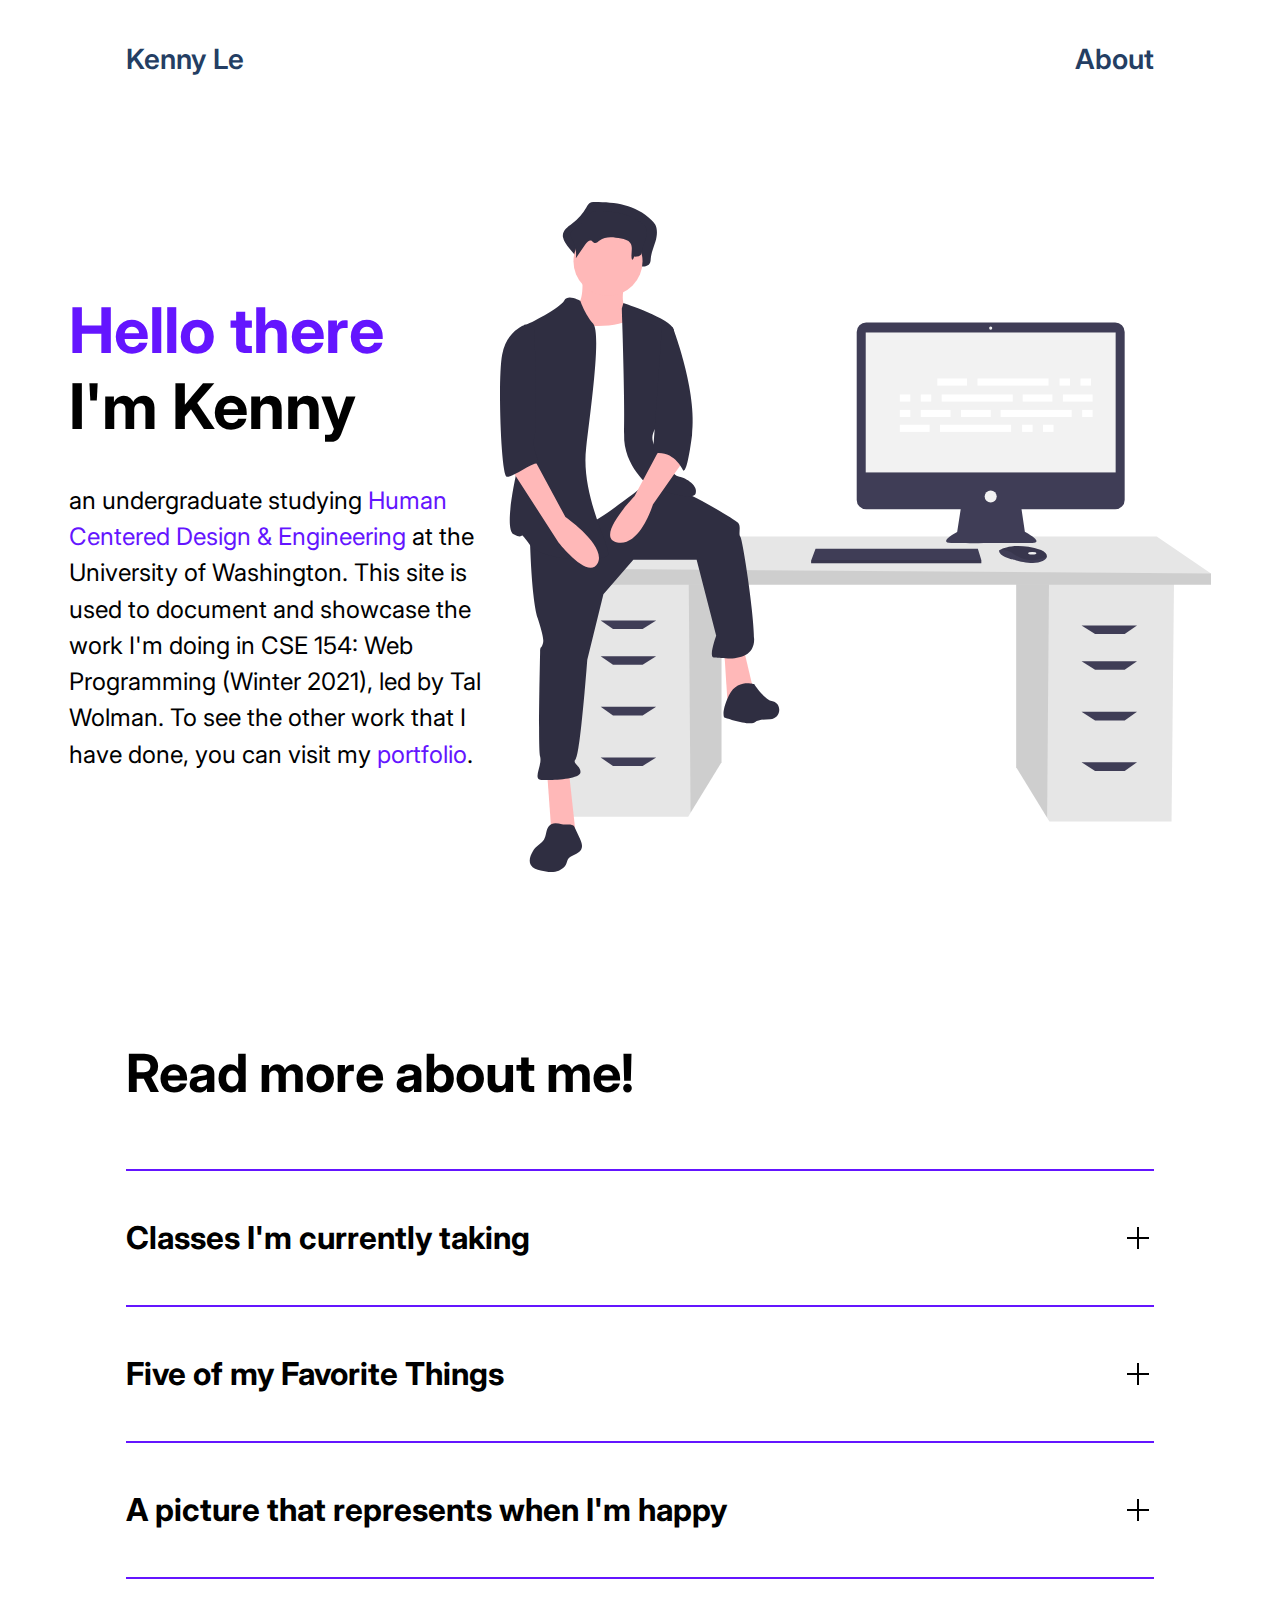
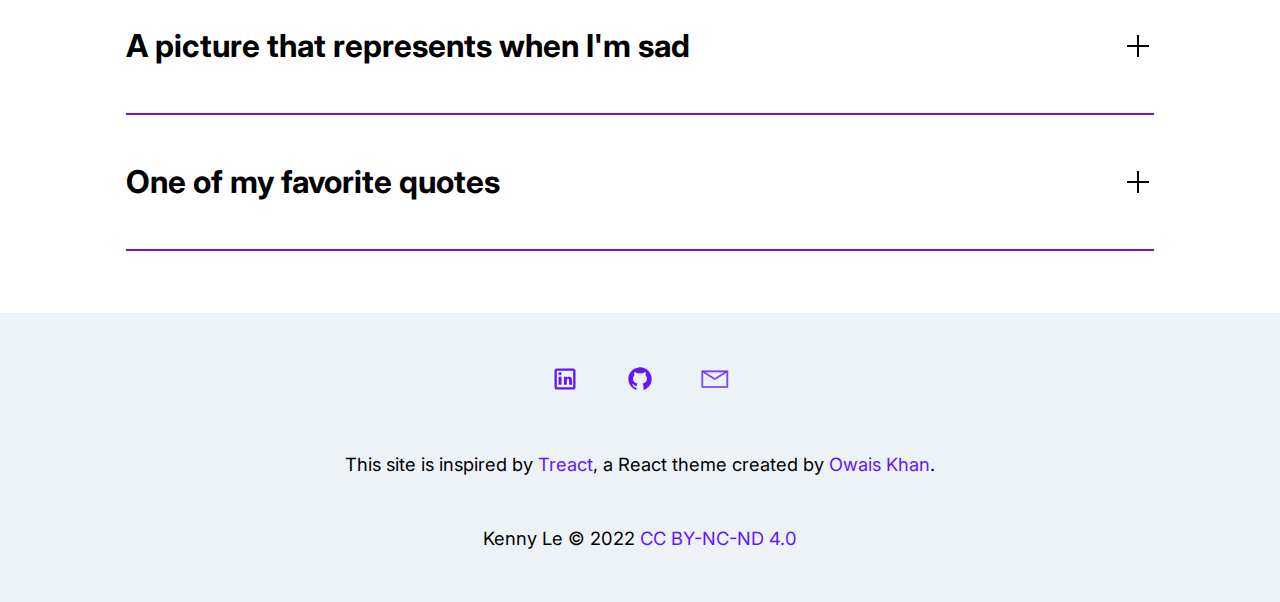
==== commit a7fd2ec2: "Additional linter fixes" ====
--- a/src/about.html
+++ b/src/about.html
@@ -172,8 +172,10 @@
     </p>
     <p>
       Kenny Le &copy; 2022
-      <a href="https://creativecommons.org/licenses/by-nc-nd/4.0/"
-        target="_blank" rel="noopener noreferrer">CC BY-NC-ND 4.0</a>
+      <a href="https://creativecommons.org/licenses/by-nc-nd/4.0/" target="_blank"
+        rel="noopener noreferrer">
+        CC BY-NC-ND 4.0
+      </a>
     </p>
   </footer>
 </body>
